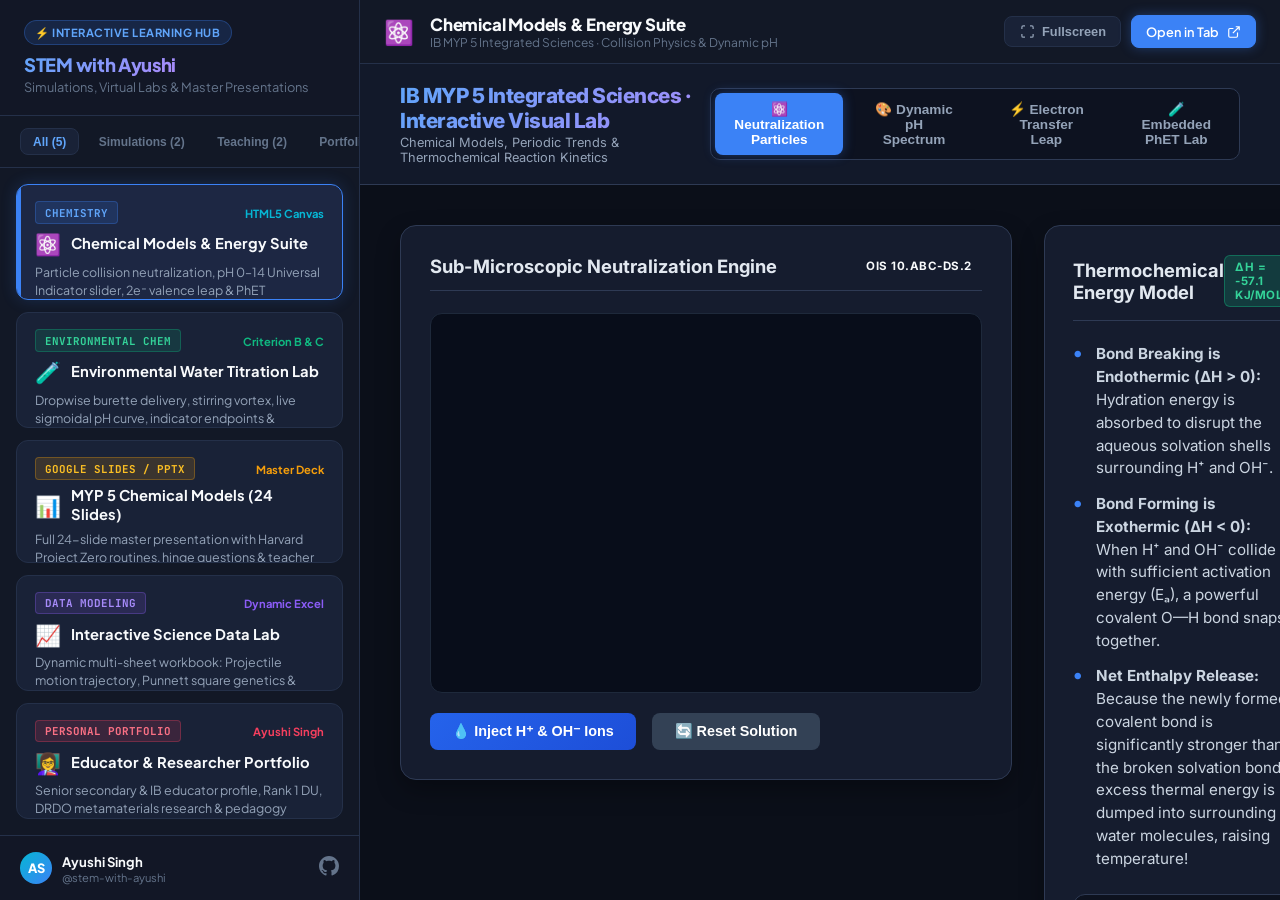
==== learn/index.html @ 65df81a3 "feat: add clean URL endpoints /learn, /portfolio, /chemistry, /titration" ====
<!DOCTYPE html>
<html lang="en">
<head>
    <meta charset="UTF-8">
    <meta http-equiv="refresh" content="0; url=../dashboard.html">
    <script>window.location.replace('../dashboard.html');</script>
    <title>Redirecting to Learning Hub...</title>
</head>
<body>
    <p>Redirecting to <a href="../dashboard.html">Learning Hub Dashboard</a>...</p>
</body>
</html>
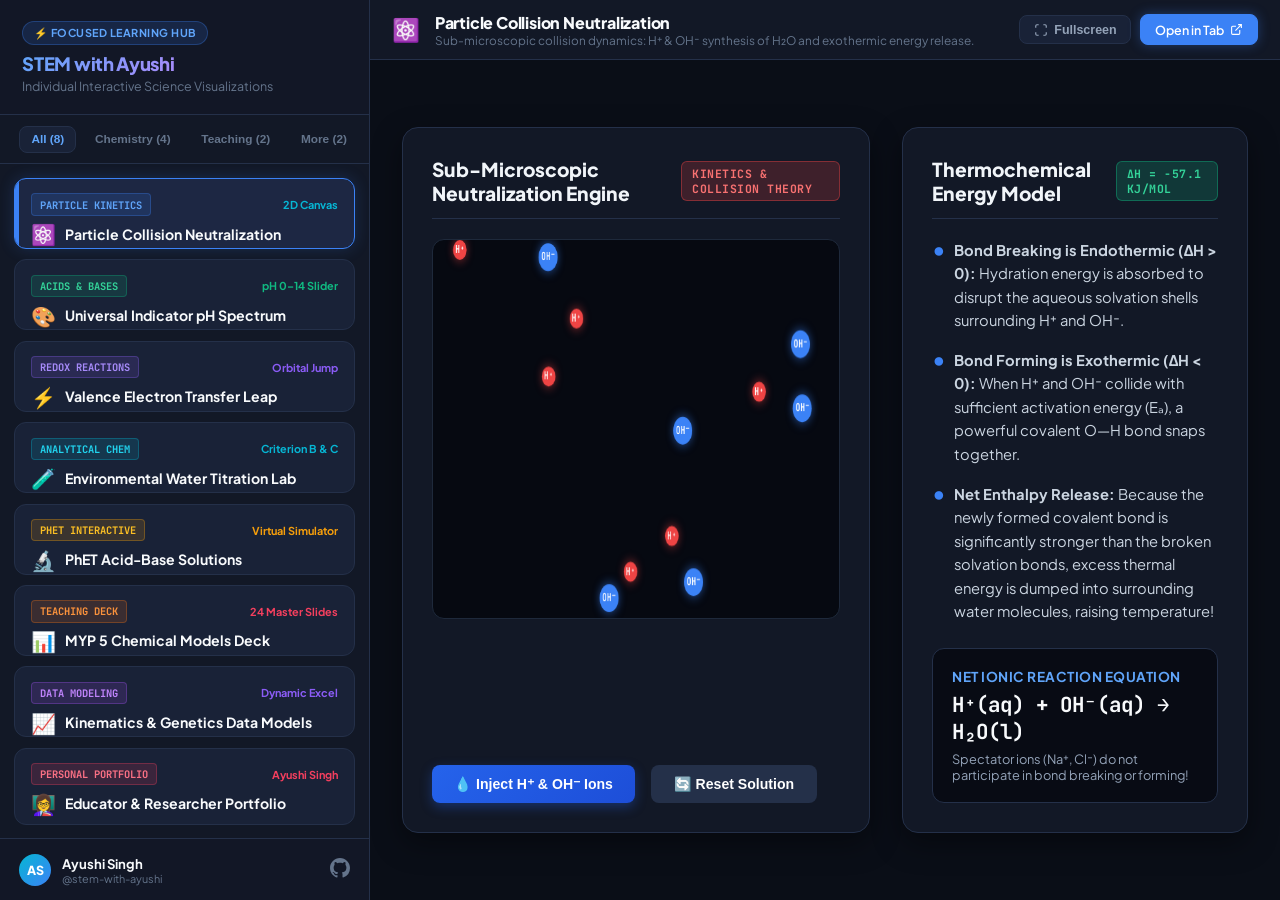
==== commit a3187156: "feat: segregate simulations into focused standalone views without redirects" ====
--- a/learn/index.html
+++ b/learn/index.html
@@ -2,11 +2,882 @@
 <html lang="en">
 <head>
     <meta charset="UTF-8">
-    <meta http-equiv="refresh" content="0; url=../dashboard.html">
-    <script>window.location.replace('../dashboard.html');</script>
-    <title>Redirecting to Learning Hub...</title>
+    <meta name="viewport" content="width=device-width, initial-scale=1.0">
+    <title>STEM with Ayushi | Interactive Learning & Simulation Hub</title>
+    <link rel="preconnect" href="https://fonts.googleapis.com">
+    <link rel="preconnect" href="https://fonts.gstatic.com" crossorigin>
+    <link href="https://fonts.googleapis.com/css2?family=Plus+Jakarta+Sans:wght@300;400;500;600;700;800&family=JetBrains+Mono:wght@400;500;600;700&display=swap" rel="stylesheet">
+    <style>
+        :root {
+            --bg-dark: #0a0e17;
+            --bg-surface: #121826;
+            --bg-card: #192237;
+            --bg-card-hover: #222f4c;
+            --border-subtle: #243049;
+            --border-active: #3b82f6;
+            --primary: #3b82f6;
+            --primary-light: #60a5fa;
+            --accent-cyan: #06b6d4;
+            --accent-emerald: #10b981;
+            --accent-purple: #8b5cf6;
+            --accent-amber: #f59e0b;
+            --accent-rose: #f43f5e;
+            --text-main: #f8fafc;
+            --text-secondary: #94a3b8;
+            --text-muted: #64748b;
+            --sidebar-width: 370px;
+        }
+
+        * {
+            box-sizing: border-box;
+            margin: 0;
+            padding: 0;
+        }
+
+        body {
+            font-family: 'Plus Jakarta Sans', sans-serif;
+            background-color: var(--bg-dark);
+            color: var(--text-main);
+            height: 100vh;
+            display: flex;
+            overflow: hidden;
+        }
+
+        /* ───── Sidebar Navigation ───── */
+        .sidebar {
+            width: var(--sidebar-width);
+            background: var(--bg-surface);
+            border-right: 1px solid var(--border-subtle);
+            display: flex;
+            flex-direction: column;
+            flex-shrink: 0;
+            z-index: 10;
+        }
+
+        .sidebar-header {
+            padding: 1.25rem 1.4rem;
+            border-bottom: 1px solid var(--border-subtle);
+            background: rgba(18, 24, 38, 0.95);
+        }
+
+        .brand-badge {
+            display: inline-flex;
+            align-items: center;
+            gap: 0.4rem;
+            padding: 0.25rem 0.65rem;
+            background: rgba(59, 130, 246, 0.15);
+            border: 1px solid rgba(59, 130, 246, 0.3);
+            border-radius: 20px;
+            font-size: 0.68rem;
+            font-weight: 700;
+            color: var(--primary-light);
+            text-transform: uppercase;
+            letter-spacing: 0.5px;
+            margin-bottom: 0.45rem;
+        }
+
+        .brand-title {
+            font-size: 1.15rem;
+            font-weight: 800;
+            letter-spacing: -0.3px;
+            display: flex;
+            align-items: center;
+            gap: 0.5rem;
+            background: linear-gradient(135deg, #60a5fa, #a78bfa, #38bdf8);
+            -webkit-background-clip: text;
+            -webkit-text-fill-color: transparent;
+        }
+
+        .brand-subtitle {
+            font-size: 0.78rem;
+            color: var(--text-muted);
+            margin-top: 0.2rem;
+        }
+
+        /* Filter Tabs */
+        .filter-bar {
+            padding: 0.65rem 1.2rem;
+            border-bottom: 1px solid var(--border-subtle);
+            display: flex;
+            gap: 0.4rem;
+            overflow-x: auto;
+        }
+
+        .filter-btn {
+            background: transparent;
+            border: 1px solid transparent;
+            color: var(--text-muted);
+            padding: 0.35rem 0.7rem;
+            border-radius: 8px;
+            font-size: 0.74rem;
+            font-weight: 600;
+            cursor: pointer;
+            white-space: nowrap;
+            transition: all 0.2s;
+        }
+
+        .filter-btn:hover {
+            color: var(--text-main);
+            background: rgba(255, 255, 255, 0.05);
+        }
+
+        .filter-btn.active {
+            background: var(--bg-card);
+            border-color: var(--border-subtle);
+            color: var(--primary-light);
+            font-weight: 700;
+        }
+
+        /* Resource Items List */
+        .resource-list {
+            flex: 1;
+            overflow-y: auto;
+            padding: 0.85rem;
+            display: flex;
+            flex-direction: column;
+            gap: 0.65rem;
+        }
+
+        .resource-list::-webkit-scrollbar {
+            width: 5px;
+        }
+
+        .resource-list::-webkit-scrollbar-thumb {
+            background: var(--border-subtle);
+            border-radius: 4px;
+        }
+
+        .resource-card {
+            background: var(--bg-card);
+            border: 1px solid var(--border-subtle);
+            border-radius: 12px;
+            padding: 0.9rem 1.05rem;
+            cursor: pointer;
+            transition: all 0.22s cubic-bezier(0.16, 1, 0.3, 1);
+            position: relative;
+            overflow: hidden;
+        }
+
+        .resource-card::before {
+            content: '';
+            position: absolute;
+            left: 0;
+            top: 0;
+            bottom: 0;
+            width: 4px;
+            background: transparent;
+            transition: background 0.2s;
+        }
+
+        .resource-card:hover {
+            background: var(--bg-card-hover);
+            border-color: rgba(59, 130, 246, 0.4);
+            transform: translateY(-2px);
+            box-shadow: 0 4px 14px rgba(0, 0, 0, 0.35);
+        }
+
+        .resource-card.active {
+            background: rgba(30, 41, 69, 0.95);
+            border-color: var(--primary);
+            box-shadow: 0 0 16px rgba(59, 130, 246, 0.2);
+        }
+
+        .resource-card.active::before {
+            background: var(--primary);
+        }
+
+        .card-meta {
+            display: flex;
+            align-items: center;
+            justify-content: space-between;
+            margin-bottom: 0.35rem;
+        }
+
+        .card-tag {
+            font-size: 0.65rem;
+            font-weight: 700;
+            text-transform: uppercase;
+            padding: 0.2rem 0.5rem;
+            border-radius: 4px;
+            font-family: 'JetBrains Mono', monospace;
+        }
+
+        .tag-chem { background: rgba(59, 130, 246, 0.15); color: #60a5fa; border: 1px solid rgba(59, 130, 246, 0.3); }
+        .tag-ph { background: rgba(16, 185, 129, 0.15); color: #34d399; border: 1px solid rgba(16, 185, 129, 0.3); }
+        .tag-redox { background: rgba(139, 92, 246, 0.15); color: #a78bfa; border: 1px solid rgba(139, 92, 246, 0.3); }
+        .tag-titration { background: rgba(6, 182, 212, 0.15); color: #22d3ee; border: 1px solid rgba(6, 182, 212, 0.3); }
+        .tag-phet { background: rgba(245, 158, 11, 0.15); color: #fbbf24; border: 1px solid rgba(245, 158, 11, 0.3); }
+        .tag-slides { background: rgba(249, 115, 22, 0.15); color: #fb923c; border: 1px solid rgba(249, 115, 22, 0.3); }
+        .tag-data { background: rgba(168, 85, 247, 0.15); color: #c084fc; border: 1px solid rgba(168, 85, 247, 0.3); }
+        .tag-portfolio { background: rgba(244, 63, 94, 0.15); color: #fb7185; border: 1px solid rgba(244, 63, 94, 0.3); }
+
+        .card-icon-title {
+            display: flex;
+            align-items: center;
+            gap: 0.55rem;
+            margin-bottom: 0.25rem;
+        }
+
+        .card-icon {
+            font-size: 1.25rem;
+            flex-shrink: 0;
+        }
+
+        .card-title {
+            font-size: 0.88rem;
+            font-weight: 700;
+            color: var(--text-main);
+            line-height: 1.25;
+        }
+
+        .card-desc {
+            font-size: 0.74rem;
+            color: var(--text-secondary);
+            line-height: 1.4;
+            margin-bottom: 0.45rem;
+        }
+
+        .card-footer {
+            display: flex;
+            align-items: center;
+            justify-content: space-between;
+            font-size: 0.68rem;
+            color: var(--text-muted);
+            font-family: 'JetBrains Mono', monospace;
+        }
+
+        /* Sidebar Footer */
+        .sidebar-footer {
+            padding: 0.9rem 1.2rem;
+            border-top: 1px solid var(--border-subtle);
+            background: rgba(18, 24, 38, 0.95);
+            display: flex;
+            align-items: center;
+            justify-content: space-between;
+        }
+
+        .author-info {
+            display: flex;
+            align-items: center;
+            gap: 0.65rem;
+        }
+
+        .author-avatar {
+            width: 32px;
+            height: 32px;
+            border-radius: 50%;
+            background: linear-gradient(135deg, var(--accent-cyan), var(--primary));
+            display: flex;
+            align-items: center;
+            justify-content: center;
+            font-weight: 800;
+            font-size: 0.78rem;
+            color: white;
+        }
+
+        .author-name {
+            font-size: 0.82rem;
+            font-weight: 700;
+            color: var(--text-main);
+        }
+
+        .author-handle {
+            font-size: 0.68rem;
+            color: var(--text-muted);
+        }
+
+        .author-link {
+            color: var(--text-muted);
+            text-decoration: none;
+            transition: color 0.2s;
+            font-size: 1.1rem;
+        }
+
+        .author-link:hover {
+            color: var(--primary-light);
+        }
+
+        /* ───── Main Viewport Area ───── */
+        .main-viewport {
+            flex: 1;
+            display: flex;
+            flex-direction: column;
+            background: var(--bg-dark);
+            position: relative;
+            overflow: hidden;
+        }
+
+        /* Top Action Bar */
+        .viewport-topbar {
+            height: 60px;
+            background: var(--bg-surface);
+            border-bottom: 1px solid var(--border-subtle);
+            padding: 0 1.4rem;
+            display: flex;
+            align-items: center;
+            justify-content: space-between;
+            z-index: 5;
+        }
+
+        .active-meta {
+            display: flex;
+            align-items: center;
+            gap: 0.9rem;
+        }
+
+        .active-icon {
+            font-size: 1.4rem;
+        }
+
+        .active-heading h2 {
+            font-size: 1rem;
+            font-weight: 800;
+            color: var(--text-main);
+            letter-spacing: -0.2px;
+        }
+
+        .active-heading p {
+            font-size: 0.74rem;
+            color: var(--text-muted);
+        }
+
+        .viewport-controls {
+            display: flex;
+            align-items: center;
+            gap: 0.55rem;
+        }
+
+        .action-btn {
+            background: var(--bg-card);
+            border: 1px solid var(--border-subtle);
+            color: var(--text-secondary);
+            padding: 0.42rem 0.85rem;
+            border-radius: 8px;
+            font-size: 0.78rem;
+            font-weight: 600;
+            cursor: pointer;
+            display: inline-flex;
+            align-items: center;
+            gap: 0.4rem;
+            text-decoration: none;
+            transition: all 0.2s;
+        }
+
+        .action-btn:hover {
+            background: var(--bg-card-hover);
+            border-color: var(--primary-light);
+            color: var(--text-main);
+        }
+
+        .action-btn.btn-accent {
+            background: var(--primary);
+            color: white;
+            border-color: var(--primary);
+            box-shadow: 0 0 12px rgba(59, 130, 246, 0.35);
+        }
+
+        .action-btn.btn-accent:hover {
+            background: #2563eb;
+        }
+
+        /* Frame Container */
+        .frame-wrapper {
+            flex: 1;
+            width: 100%;
+            height: calc(100% - 60px);
+            position: relative;
+            background: #000;
+        }
+
+        iframe#viewer-frame {
+            width: 100%;
+            height: 100%;
+            border: none;
+            display: block;
+            background: var(--bg-dark);
+        }
+
+        /* Fallback for Excel Data Lab */
+        .special-view {
+            display: none;
+            width: 100%;
+            height: 100%;
+            padding: 3rem;
+            overflow-y: auto;
+            background: radial-gradient(circle at 50% 20%, rgba(30, 41, 69, 0.6), var(--bg-dark));
+        }
+
+        .special-view-inner {
+            max-width: 860px;
+            margin: 0 auto;
+            text-align: center;
+        }
+
+        .excel-hero-icon {
+            font-size: 3.8rem;
+            margin-bottom: 0.75rem;
+            display: inline-block;
+            filter: drop-shadow(0 0 25px rgba(16, 185, 129, 0.4));
+        }
+
+        .special-title {
+            font-size: 1.75rem;
+            font-weight: 800;
+            margin-bottom: 0.65rem;
+            background: linear-gradient(135deg, #34d399, #38bdf8);
+            -webkit-background-clip: text;
+            -webkit-text-fill-color: transparent;
+        }
+
+        .special-desc {
+            color: var(--text-secondary);
+            font-size: 0.95rem;
+            line-height: 1.6;
+            margin-bottom: 2rem;
+            max-width: 680px;
+            margin-left: auto;
+            margin-right: auto;
+        }
+
+        .sheets-grid {
+            display: grid;
+            grid-template-columns: repeat(3, 1fr);
+            gap: 1.25rem;
+            margin-bottom: 2.5rem;
+            text-align: left;
+        }
+
+        .sheet-box {
+            background: var(--bg-card);
+            border: 1px solid var(--border-subtle);
+            border-radius: 12px;
+            padding: 1.25rem;
+        }
+
+        .sheet-box h4 {
+            color: var(--text-main);
+            font-size: 0.95rem;
+            margin-bottom: 0.5rem;
+            display: flex;
+            align-items: center;
+            gap: 0.5rem;
+        }
+
+        .sheet-box p {
+            color: var(--text-muted);
+            font-size: 0.8rem;
+            line-height: 1.45;
+        }
+
+        .menu-toggle {
+            display: none;
+            background: transparent;
+            border: none;
+            color: var(--text-main);
+            font-size: 1.3rem;
+            cursor: pointer;
+        }
+
+        @media (max-width: 900px) {
+            .sidebar {
+                position: absolute;
+                top: 0;
+                bottom: 0;
+                left: -100%;
+                transition: left 0.3s ease;
+            }
+            .sidebar.open {
+                left: 0;
+            }
+            .menu-toggle {
+                display: block;
+            }
+            .sheets-grid {
+                grid-template-columns: 1fr;
+            }
+        }
+    </style>
 </head>
 <body>
-    <p>Redirecting to <a href="../dashboard.html">Learning Hub Dashboard</a>...</p>
+
+    <!-- ───── Sidebar ───── -->
+    <aside class="sidebar" id="sidebar">
+        <div class="sidebar-header">
+            <span class="brand-badge">⚡ Focused Learning Hub</span>
+            <h1 class="brand-title">STEM with Ayushi</h1>
+            <p class="brand-subtitle">Individual Interactive Science Visualizations</p>
+        </div>
+
+        <div class="filter-bar">
+            <button class="filter-btn active" onclick="filterItems('all', this)">All (8)</button>
+            <button class="filter-btn" onclick="filterItems('chemistry', this)">Chemistry (4)</button>
+            <button class="filter-btn" onclick="filterItems('teaching', this)">Teaching (2)</button>
+            <button class="filter-btn" onclick="filterItems('more', this)">More (2)</button>
+        </div>
+
+        <div class="resource-list" id="resource-list">
+
+            <!-- 1. Particle Neutralization Canvas -->
+            <div class="resource-card active" data-category="chemistry" onclick="selectResource(0)">
+                <div class="card-meta">
+                    <span class="card-tag tag-chem">Particle Kinetics</span>
+                    <span style="font-size:0.68rem; color:var(--accent-cyan); font-weight:700;">2D Canvas</span>
+                </div>
+                <div class="card-icon-title">
+                    <span class="card-icon">⚛️</span>
+                    <h3 class="card-title">Particle Collision Neutralization</h3>
+                </div>
+                <p class="card-desc">Sub-microscopic collision dynamics: H⁺ &amp; OH⁻ synthesis of H₂O and exothermic energy release.</p>
+                <div class="card-footer">
+                    <span>OIS 10.ABC-DS.2</span>
+                    <span>Focused Canvas</span>
+                </div>
+            </div>
+
+            <!-- 2. Dynamic pH Spectrum -->
+            <div class="resource-card" data-category="chemistry" onclick="selectResource(1)">
+                <div class="card-meta">
+                    <span class="card-tag tag-ph">Acids &amp; Bases</span>
+                    <span style="font-size:0.68rem; color:var(--accent-emerald); font-weight:700;">pH 0–14 Slider</span>
+                </div>
+                <div class="card-icon-title">
+                    <span class="card-icon">🎨</span>
+                    <h3 class="card-title">Universal Indicator pH Spectrum</h3>
+                </div>
+                <p class="card-desc">Interactive 0–14 gradient slider, real-time litmus/phenol/methyl color changes &amp; 10× ion rules.</p>
+                <div class="card-footer">
+                    <span>OIS 10.ABC-DS.4</span>
+                    <span>Dynamic Gradient</span>
+                </div>
+            </div>
+
+            <!-- 3. Redox Electron Leap -->
+            <div class="resource-card" data-category="chemistry" onclick="selectResource(2)">
+                <div class="card-meta">
+                    <span class="card-tag tag-redox">Redox Reactions</span>
+                    <span style="font-size:0.68rem; color:var(--accent-purple); font-weight:700;">Orbital Jump</span>
+                </div>
+                <div class="card-icon-title">
+                    <span class="card-icon">⚡</span>
+                    <h3 class="card-title">Valence Electron Transfer Leap</h3>
+                </div>
+                <p class="card-desc">Single-displacement orbital simulation: Zn(s) oxidation and Cu²⁺ reduction half-equations.</p>
+                <div class="card-footer">
+                    <span>OIS 10.ABC-DS.1</span>
+                    <span>2e⁻ Animation</span>
+                </div>
+            </div>
+
+            <!-- 4. Water Titration Virtual Bench -->
+            <div class="resource-card" data-category="chemistry" onclick="selectResource(3)">
+                <div class="card-meta">
+                    <span class="card-tag tag-titration">Analytical Chem</span>
+                    <span style="font-size:0.68rem; color:var(--accent-cyan); font-weight:700;">Criterion B &amp; C</span>
+                </div>
+                <div class="card-icon-title">
+                    <span class="card-icon">🧪</span>
+                    <h3 class="card-title">Environmental Water Titration Lab</h3>
+                </div>
+                <p class="card-desc">Virtual burette stopcock delivery, magnetic stirrer vortex, live sigmoidal pH curve &amp; mole diagnostics.</p>
+                <div class="card-footer">
+                    <span>Quantitative Analysis</span>
+                    <span>Full Lab Bench</span>
+                </div>
+            </div>
+
+            <!-- 5. PhET Acid-Base Virtual Solutions -->
+            <div class="resource-card" data-category="chemistry" onclick="selectResource(4)">
+                <div class="card-meta">
+                    <span class="card-tag tag-phet">PhET Interactive</span>
+                    <span style="font-size:0.68rem; color:var(--accent-amber); font-weight:700;">Virtual Simulator</span>
+                </div>
+                <div class="card-icon-title">
+                    <span class="card-icon">🔬</span>
+                    <h3 class="card-title">PhET Acid-Base Solutions</h3>
+                </div>
+                <p class="card-desc">Direct embedded PhET laboratory: conductivity probes, equilibrium concentrations and acid strength.</p>
+                <div class="card-footer">
+                    <span>University of Colorado</span>
+                    <span>Interactive Sim</span>
+                </div>
+            </div>
+
+            <!-- 6. Master Teaching Presentation -->
+            <div class="resource-card" data-category="teaching" onclick="selectResource(5)">
+                <div class="card-meta">
+                    <span class="card-tag tag-slides">Teaching Deck</span>
+                    <span style="font-size:0.68rem; color:var(--accent-rose); font-weight:700;">24 Master Slides</span>
+                </div>
+                <div class="card-icon-title">
+                    <span class="card-icon">📊</span>
+                    <h3 class="card-title">MYP 5 Chemical Models Deck</h3>
+                </div>
+                <p class="card-desc">Oberoi International School standard: Harvard Project Zero VTRs, diagnostic hinge questions &amp; notes.</p>
+                <div class="card-footer">
+                    <span>Google Slides / PPTX</span>
+                    <span>Speaker Notes</span>
+                </div>
+            </div>
+
+            <!-- 7. Interactive Excel Science Lab -->
+            <div class="resource-card" data-category="teaching" onclick="selectResource(6)">
+                <div class="card-meta">
+                    <span class="card-tag tag-data">Data Modeling</span>
+                    <span style="font-size:0.68rem; color:var(--accent-purple); font-weight:700;">Dynamic Excel</span>
+                </div>
+                <div class="card-icon-title">
+                    <span class="card-icon">📈</span>
+                    <h3 class="card-title">Kinematics &amp; Genetics Data Models</h3>
+                </div>
+                <p class="card-desc">Interactive projectile trajectories, Mendelian Punnett squares and logistic ecology carrying capacity.</p>
+                <div class="card-footer">
+                    <span>Physics &amp; Biology</span>
+                    <span>Dynamic Models</span>
+                </div>
+            </div>
+
+            <!-- 8. Educator & Researcher Portfolio -->
+            <div class="resource-card" data-category="more" onclick="selectResource(7)">
+                <div class="card-meta">
+                    <span class="card-tag tag-portfolio">Personal Portfolio</span>
+                    <span style="font-size:0.68rem; color:var(--accent-rose); font-weight:700;">Ayushi Singh</span>
+                </div>
+                <div class="card-icon-title">
+                    <span class="card-icon">👩‍🏫</span>
+                    <h3 class="card-title">Educator &amp; Researcher Portfolio</h3>
+                </div>
+                <p class="card-desc">Academic background, DU Rank 1, DRDO metamaterials research, ZnO thesis and international teaching.</p>
+                <div class="card-footer">
+                    <span>stem-with-ayushi</span>
+                    <span>CV &amp; Bio</span>
+                </div>
+            </div>
+
+        </div>
+
+        <div class="sidebar-footer">
+            <div class="author-info">
+                <div class="author-avatar">AS</div>
+                <div>
+                    <div class="author-name">Ayushi Singh</div>
+                    <div class="author-handle">@stem-with-ayushi</div>
+                </div>
+            </div>
+            <a href="https://github.com/stem-with-ayushi/stem-with-ayushi.github.io" target="_blank" class="author-link" title="View GitHub Repository">
+                <svg width="20" height="20" viewBox="0 0 24 24" fill="currentColor"><path d="M12 0C5.37 0 0 5.37 0 12c0 5.31 3.435 9.795 8.205 11.385.6.105.825-.255.825-.57 0-.285-.015-1.23-.015-2.235-3.015.555-3.795-.735-4.035-1.41-.135-.345-.72-1.41-1.23-1.695-.42-.225-1.02-.78-.015-.795.945-.015 1.62.87 1.845 1.23 1.08 1.815 2.805 1.305 3.495.99.105-.78.42-1.305.765-1.605-2.67-.3-5.46-1.335-5.46-5.925 0-1.305.465-2.385 1.23-3.225-.12-.3-.54-1.53.12-3.18 0 0 1.005-.315 3.3 1.23.96-.27 1.98-.405 3-.405s2.04.135 3 .405c2.295-1.56 3.3-1.23 3.3-1.23.66 1.65.24 2.88.12 3.18.765.84 1.23 1.905 1.23 3.225 0 4.605-2.805 5.625-5.475 5.925.435.375.81 1.095.81 2.22 0 1.605-.015 2.895-.015 3.3 0 .315.225.69.825.57A12.02 12.02 0 0024 12c0-6.63-5.37-12-12-12z"/></svg>
+            </a>
+        </div>
+    </aside>
+
+    <!-- ───── Main Viewport ───── -->
+    <main class="main-viewport">
+        <!-- Top Control Bar -->
+        <header class="viewport-topbar">
+            <div class="active-meta">
+                <button class="menu-toggle" onclick="toggleSidebar()" aria-label="Toggle menu">☰</button>
+                <span class="active-icon" id="view-icon">⚛️</span>
+                <div class="active-heading">
+                    <h2 id="view-title">Particle Collision Neutralization</h2>
+                    <p id="view-desc">Sub-microscopic collision dynamics: H⁺ &amp; OH⁻ synthesis of H₂O and exothermic energy release.</p>
+                </div>
+            </div>
+
+            <div class="viewport-controls">
+                <button class="action-btn" onclick="toggleFullscreen()" title="Toggle Fullscreen">
+                    <svg width="14" height="14" viewBox="0 0 24 24" fill="none" stroke="currentColor" stroke-width="2"><path d="M8 3H5a2 2 0 0 0-2 2v3m18 0V5a2 2 0 0 0-2-2h-3m0 18h3a2 2 0 0 0 2-2v-3M3 16v3a2 2 0 0 0 2 2h3"/></svg>
+                    <span>Fullscreen</span>
+                </button>
+                <a id="btn-external" href="sim_neutralization.html" target="_blank" class="action-btn btn-accent" title="Open in new window">
+                    <span>Open in Tab</span>
+                    <svg width="13" height="13" viewBox="0 0 24 24" fill="none" stroke="currentColor" stroke-width="2"><path d="M18 13v6a2 2 0 0 1-2 2H5a2 2 0 0 1-2-2V8a2 2 0 0 1 2-2h6m4-3h6v6m-11 5L21 3"/></svg>
+                </a>
+            </div>
+        </header>
+
+        <!-- Viewport Container -->
+        <div class="frame-wrapper" id="frame-wrapper">
+            <iframe id="viewer-frame" src="sim_neutralization.html" allowfullscreen></iframe>
+
+            <!-- Special View for Excel / Data Models -->
+            <div class="special-view" id="excel-view">
+                <div class="special-view-inner">
+                    <div class="excel-hero-icon">📈</div>
+                    <h2 class="special-title">Interactive Science Data Lab (Excel)</h2>
+                    <p class="special-desc">
+                        A multi-sheet pedagogical workbook engineered with mathematical formulas, live scatter plot recalculations, and dynamic biological genetics matrices.
+                    </p>
+
+                    <div class="sheets-grid">
+                        <div class="sheet-box">
+                            <h4>🎯 1. Projectile Motion</h4>
+                            <p>Kinematic trajectories with variable launch velocity \(v_0\), angle \(\theta\), gravity \(g\), and live animated XY scatter charts.</p>
+                        </div>
+                        <div class="sheet-box">
+                            <h4>🧬 2. Punnett Genetics</h4>
+                            <p>Mendelian inheritance calculator with homozygous / heterozygous allele probability distributions and automated phenotypic ratios.</p>
+                        </div>
+                        <div class="sheet-box">
+                            <h4>🌱 3. Logistic Growth</h4>
+                            <p>Ecological population dynamics modeling carrying capacity \(K\), intrinsic growth rate \(r\), and initial population \(N_0\).</p>
+                        </div>
+                    </div>
+
+                    <div style="display: flex; gap: 1rem; justify-content: center; flex-wrap: wrap;">
+                        <a id="btn-download-excel" href="Interactive_Science_Lab.xlsx" download class="action-btn btn-accent" style="padding: 0.75rem 1.5rem; font-size: 0.95rem;">
+                            📥 Download Interactive_Science_Lab.xlsx
+                        </a>
+                        <a href="https://docs.google.com/spreadsheets" target="_blank" class="action-btn" style="padding: 0.75rem 1.5rem; font-size: 0.95rem;">
+                            📊 Open in Google Sheets
+                        </a>
+                    </div>
+                </div>
+            </div>
+        </div>
+    </main>
+
+    <script>
+        const isSubdir = window.location.pathname.includes('/learn');
+        const base = isSubdir ? '../' : './';
+
+        const resources = [
+            {
+                title: "Particle Collision Neutralization",
+                subtitle: "Sub-microscopic collision dynamics: H⁺ & OH⁻ synthesis of H₂O and exothermic energy release.",
+                icon: "⚛️",
+                type: "frame",
+                file: "sim_neutralization.html"
+            },
+            {
+                title: "Universal Indicator pH Spectrum",
+                subtitle: "Interactive 0–14 gradient slider, real-time litmus/phenol/methyl color changes & 10× ion rules.",
+                icon: "🎨",
+                type: "frame",
+                file: "sim_ph_spectrum.html"
+            },
+            {
+                title: "Valence Electron Transfer Leap",
+                subtitle: "Single-displacement orbital simulation: Zn(s) oxidation and Cu²⁺ reduction half-equations.",
+                icon: "⚡",
+                type: "frame",
+                file: "sim_electron_leap.html"
+            },
+            {
+                title: "Environmental Water Titration Lab",
+                subtitle: "Virtual burette stopcock delivery, magnetic stirrer vortex, live sigmoidal pH curve & mole diagnostics.",
+                icon: "🧪",
+                type: "frame",
+                file: "water_titration_lab.html"
+            },
+            {
+                title: "PhET Acid-Base Solutions Laboratory",
+                subtitle: "Direct interactive simulator: conductivity light bulbs, equilibrium concentrations & acid strength.",
+                icon: "🔬",
+                type: "frame",
+                file: "https://phet.colorado.edu/sims/html/acid-base-solutions/latest/acid-base-solutions_en.html",
+                isAbsolute: true
+            },
+            {
+                title: "MYP 5 Chemical Models Deck (24 Slides)",
+                subtitle: "Oberoi International School standard: Harvard Project Zero VTRs, diagnostic hinge questions & notes.",
+                icon: "📊",
+                type: "frame",
+                file: "https://docs.google.com/presentation/d/1yEaFPbccvZZr9Tuxv4aGmWR5OEvPiux28-Ov8nmsb9c/embed?start=false&loop=false&delayms=3000",
+                isAbsolute: true
+            },
+            {
+                title: "Kinematics & Genetics Data Models (Excel)",
+                subtitle: "Interactive projectile trajectories, Mendelian Punnett squares and logistic ecology carrying capacity.",
+                icon: "📈",
+                type: "excel",
+                file: "Interactive_Science_Lab.xlsx"
+            },
+            {
+                title: "Educator & Researcher Portfolio",
+                subtitle: "Ayushi Singh · Physics Teacher & Condensed Matter Researcher Profile",
+                icon: "👩‍🏫",
+                type: "frame",
+                file: "index.html"
+            }
+        ];
+
+        let currentIndex = 0;
+
+        function getFullUrl(res) {
+            return res.isAbsolute ? res.file : (base + res.file);
+        }
+
+        function selectResource(index) {
+            currentIndex = index;
+            const res = resources[index];
+            const targetUrl = getFullUrl(res);
+
+            // Update Header Meta
+            document.getElementById('view-icon').innerText = res.icon;
+            document.getElementById('view-title').innerText = res.title;
+            document.getElementById('view-desc').innerText = res.subtitle;
+            document.getElementById('btn-external').href = targetUrl;
+
+            // Update Active Card Styling
+            const cards = document.querySelectorAll('.resource-card');
+            cards.forEach((card, idx) => {
+                if (idx === index) {
+                    card.classList.add('active');
+                } else {
+                    card.classList.remove('active');
+                }
+            });
+
+            // Toggle between iframe and Excel view
+            const iframe = document.getElementById('viewer-frame');
+            const excelView = document.getElementById('excel-view');
+
+            if (res.type === 'frame') {
+                excelView.style.display = 'none';
+                iframe.style.display = 'block';
+                iframe.src = targetUrl;
+            } else if (res.type === 'excel') {
+                iframe.style.display = 'none';
+                excelView.style.display = 'block';
+                document.getElementById('btn-download-excel').href = targetUrl;
+            }
+
+            // Close sidebar on mobile
+            if (window.innerWidth <= 900) {
+                document.getElementById('sidebar').classList.remove('open');
+            }
+        }
+
+        function filterItems(category, btn) {
+            document.querySelectorAll('.filter-btn').forEach(b => b.classList.remove('active'));
+            btn.classList.add('active');
+
+            const cards = document.querySelectorAll('.resource-card');
+            cards.forEach(card => {
+                if (category === 'all' || card.getAttribute('data-category') === category) {
+                    card.style.display = 'block';
+                } else {
+                    card.style.display = 'none';
+                }
+            });
+        }
+
+        function toggleSidebar() {
+            document.getElementById('sidebar').classList.toggle('open');
+        }
+
+        function toggleFullscreen() {
+            const elem = document.getElementById('frame-wrapper');
+            if (!document.fullscreenElement) {
+                elem.requestFullscreen().catch(err => {
+                    alert(`Error attempting to enable fullscreen: ${err.message}`);
+                });
+            } else {
+                document.exitFullscreen();
+            }
+        }
+
+        // Initialize with resource 0
+        selectResource(0);
+    </script>
 </body>
-</html>
+</html>
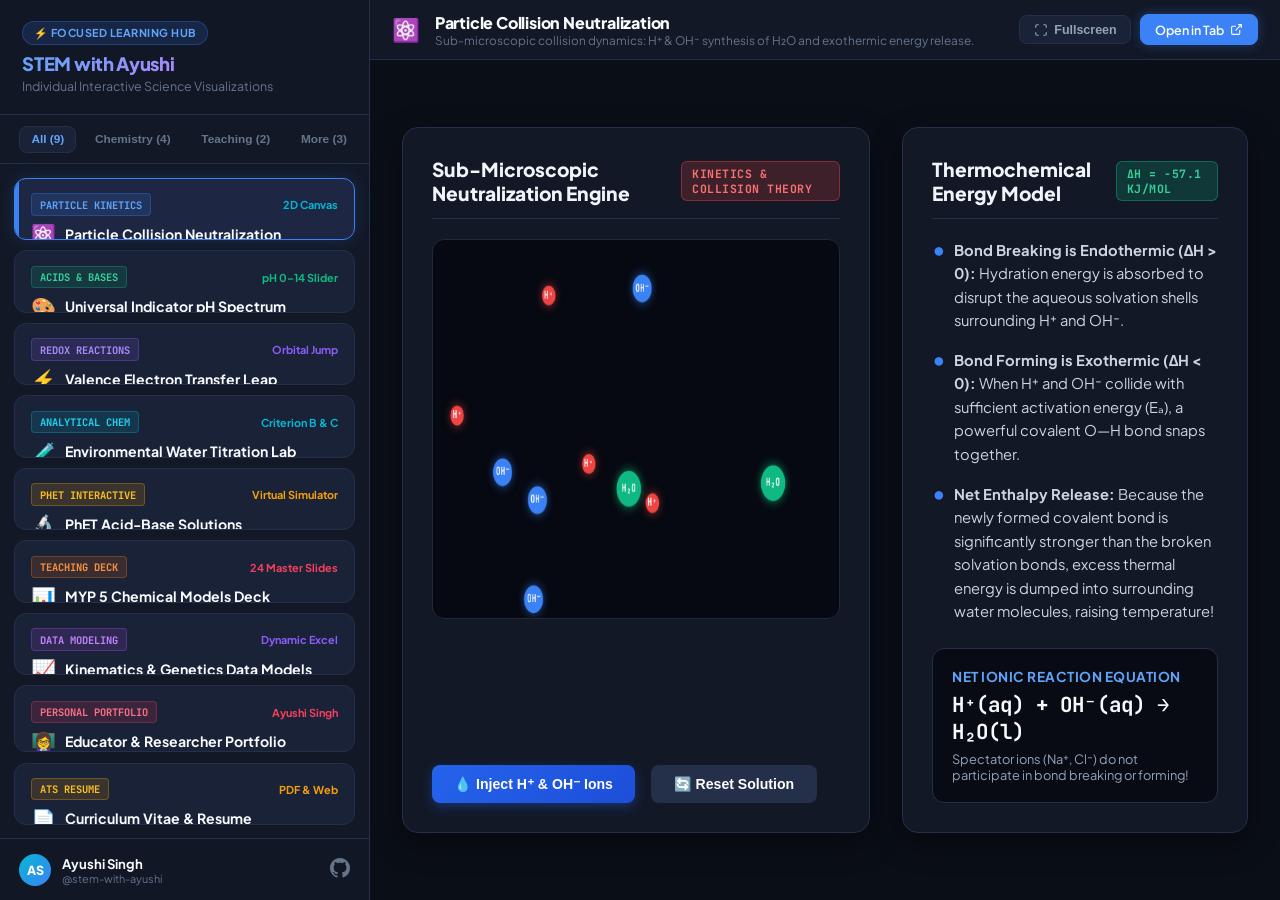
==== commit f7bff97d: "feat: add /resume route with ATS PDF download and sync portfolio with 9+ yrs experience at Oberoi IS" ====
--- a/learn/index.html
+++ b/learn/index.html
@@ -509,10 +509,10 @@
         </div>
 
         <div class="filter-bar">
-            <button class="filter-btn active" onclick="filterItems('all', this)">All (8)</button>
+            <button class="filter-btn active" onclick="filterItems('all', this)">All (9)</button>
             <button class="filter-btn" onclick="filterItems('chemistry', this)">Chemistry (4)</button>
             <button class="filter-btn" onclick="filterItems('teaching', this)">Teaching (2)</button>
-            <button class="filter-btn" onclick="filterItems('more', this)">More (2)</button>
+            <button class="filter-btn" onclick="filterItems('more', this)">More (3)</button>
         </div>
 
         <div class="resource-list" id="resource-list">
@@ -650,6 +650,23 @@
                 <div class="card-footer">
                     <span>stem-with-ayushi</span>
                     <span>CV &amp; Bio</span>
+                </div>
+            </div>
+
+            <!-- 9. Official Educator CV & Resume -->
+            <div class="resource-card" data-category="more" onclick="selectResource(8)">
+                <div class="card-meta">
+                    <span class="card-tag tag-portfolio" style="background: rgba(245, 158, 11, 0.15); color: #fbbf24; border: 1px solid rgba(245, 158, 11, 0.3);">ATS Resume</span>
+                    <span style="font-size:0.68rem; color:var(--accent-amber); font-weight:700;">PDF &amp; Web</span>
+                </div>
+                <div class="card-icon-title">
+                    <span class="card-icon">📄</span>
+                    <h3 class="card-title">Curriculum Vitae &amp; Resume</h3>
+                </div>
+                <p class="card-desc">Updated 9+ years credentials, Oberoi IS, IB Personal Project Grade 7, M.Sc. Solid State &amp; publications.</p>
+                <div class="card-footer">
+                    <span>PDF / Print Ready</span>
+                    <span>Direct Download</span>
                 </div>
             </div>
 
@@ -797,6 +814,13 @@
                 icon: "👩‍🏫",
                 type: "frame",
                 file: "index.html"
+            },
+            {
+                title: "Curriculum Vitae & Official Resume",
+                subtitle: "Ayushi Singh · Oberoi International School · 9+ Years Pedagogy & Research",
+                icon: "📄",
+                type: "frame",
+                file: "resume/index.html"
             }
         ];
 
